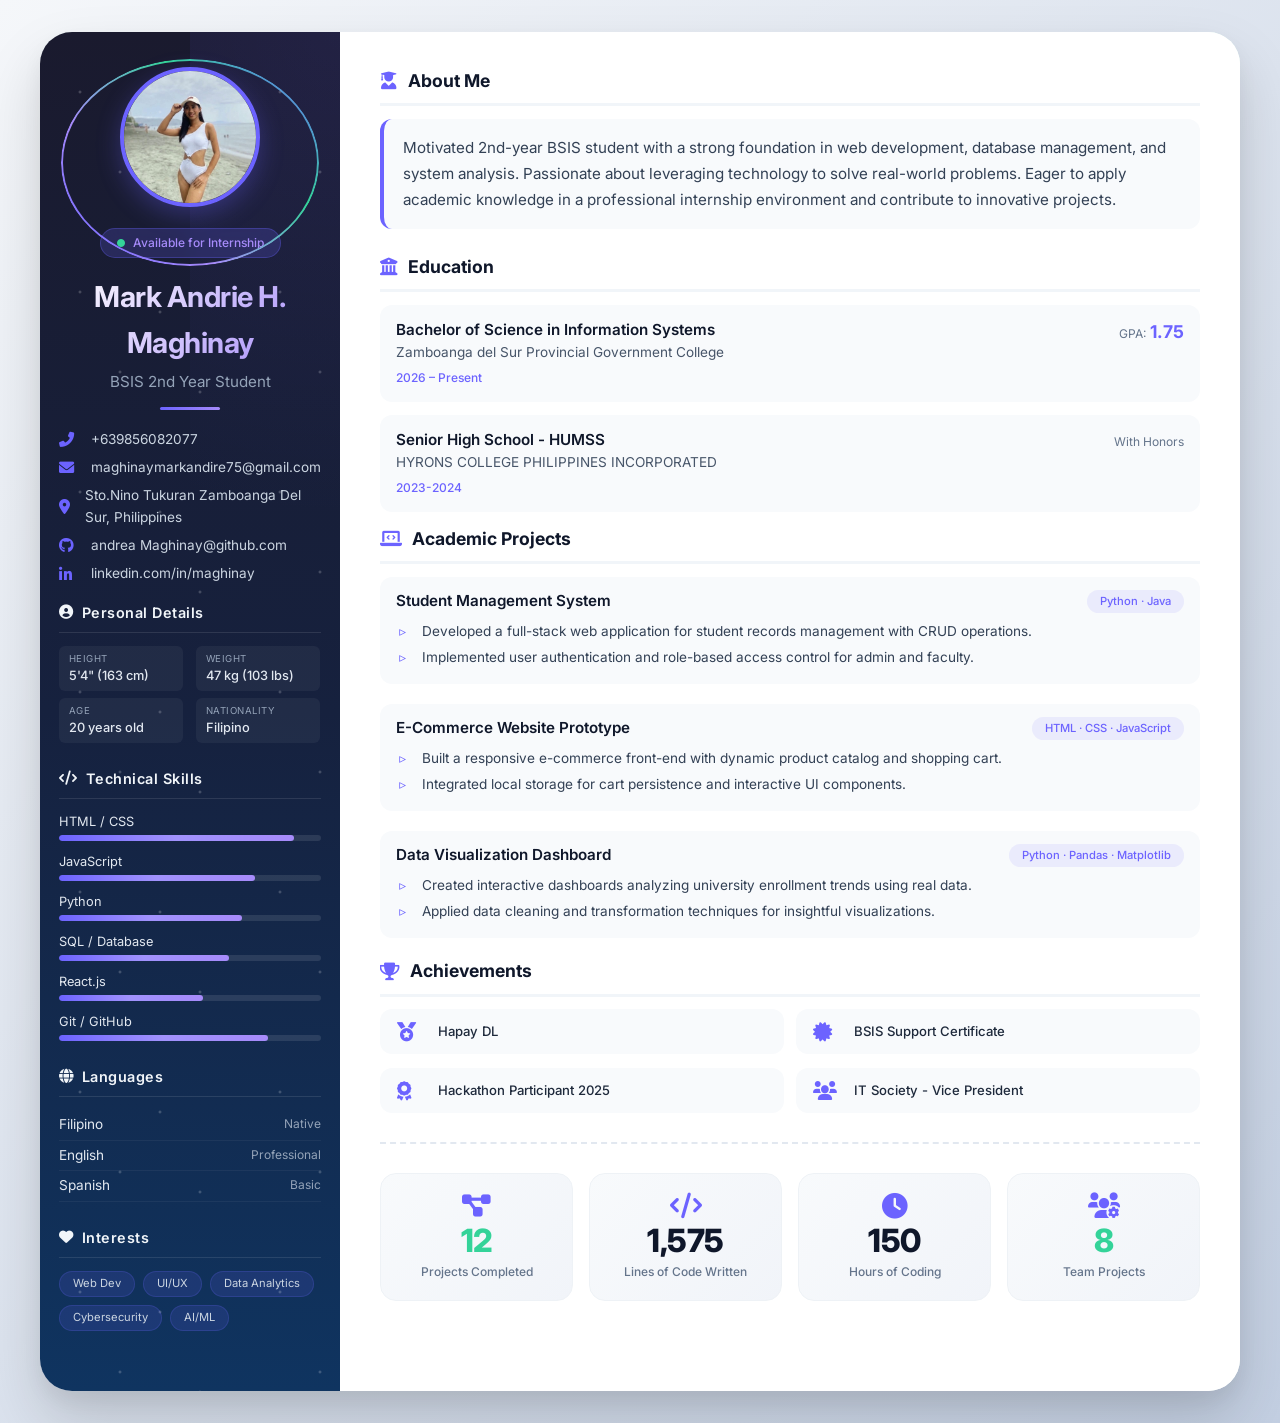
==== resume.dashboard.html @ 5b0cfa4a "Add files via upload" ====
<!DOCTYPE html>
<html lang="en">
<head>
    <meta charset="UTF-8" />
    <meta name="viewport" content="width=device-width, initial-scale=1.0" />
    <title>Andrea Resume - 100x Enhanced</title>
    <!-- Font Awesome -->
    <link rel="stylesheet" href="https://cdnjs.cloudflare.com/ajax/libs/font-awesome/6.0.0-beta3/css/all.min.css" />
    <!-- Google Fonts -->
    <link href="https://fonts.googleapis.com/css2?family=Inter:wght@300;400;500;600;700;800&display=swap" rel="stylesheet" />
    <link rel="stylesheet" href="andrea.css" />
</head>
<body>
    <div class="resume-wrapper">
        <!-- ===== SIDEBAR ===== -->
        <aside class="sidebar">
            <div class="avatar">
                <img src="index.jpg" alt="Profile Picture" />
                <div class="status-badge">
                    <i class="fas fa-circle"></i> Available for Internship
                </div>
            </div>
            <div class="sidebar-content">
                <h1>Mark Andrie H. Maghinay</h1>
                <p class="tagline">BSIS 2nd Year Student</p>
                <div class="divider"></div>
                
                <div class="contact-info">
                    <p><i class="fas fa-phone-alt"></i> +639856082077</p>
                    <p><i class="fas fa-envelope"></i> maghinaymarkandire75@gmail.com</p>
                    <p><i class="fas fa-map-marker-alt"></i> Sto.Nino Tukuran Zamboanga Del Sur, Philippines</p>
                    <p><i class="fab fa-github"></i> andrea Maghinay@github.com</p>
                    <p><i class="fab fa-linkedin-in"></i> linkedin.com/in/maghinay</p>
                </div>

                <!-- New Personal Details Section -->
                <div class="personal-details">
                    <h3><i class="fas fa-user-circle"></i> Personal Details</h3>
                    <div class="detail-grid">
                        <div class="detail-item">
                            <span class="detail-label">Height</span>
                            <span class="detail-value">5'4" (163 cm)</span>
                        </div>
                        <div class="detail-item">
                            <span class="detail-label">Weight</span>
                            <span class="detail-value">47 kg (103 lbs)</span>
                        </div>
                        <div class="detail-item">
                            <span class="detail-label">Age</span>
                            <span class="detail-value">20 years old</span>
                        </div>
                        <div class="detail-item">
                            <span class="detail-label">Nationality</span>
                            <span class="detail-value">Filipino</span>
                        </div>
                    </div>
                </div>

                <div class="skills-section">
                    <h3><i class="fas fa-code"></i> Technical Skills</h3>
                    <div class="skill-item"><span>HTML / CSS</span><div class="skill-bar"><div style="width:90%"></div></div></div>
                    <div class="skill-item"><span>JavaScript</span><div class="skill-bar"><div style="width:75%"></div></div></div>
                    <div class="skill-item"><span>Python</span><div class="skill-bar"><div style="width:70%"></div></div></div>
                    <div class="skill-item"><span>SQL / Database</span><div class="skill-bar"><div style="width:65%"></div></div></div>
                    <div class="skill-item"><span>React.js</span><div class="skill-bar"><div style="width:55%"></div></div></div>
                    <div class="skill-item"><span>Git / GitHub</span><div class="skill-bar"><div style="width:80%"></div></div></div>
                </div>

                <div class="languages">
                    <h3><i class="fas fa-globe"></i> Languages</h3>
                    <p><span>Filipino</span> <span class="level">Native</span></p>
                    <p><span>English</span> <span class="level">Professional</span></p>
                    <p><span>Spanish</span> <span class="level">Basic</span></p>
                </div>

                <div class="interests">
                    <h3><i class="fas fa-heart"></i> Interests</h3>
                    <div class="interest-tags">
                        <span>Web Dev</span>
                        <span>UI/UX</span>
                        <span>Data Analytics</span>
                        <span>Cybersecurity</span>
                        <span>AI/ML</span>
                    </div>
                </div>
            </div>
        </aside>

        <!-- ===== MAIN CONTENT ===== -->
        <main class="main-content">
            <!-- Profile -->
            <section class="profile">
                <h2><i class="fas fa-user-graduate"></i> About Me</h2>
                <p>Motivated 2nd-year BSIS student with a strong foundation in web development, database management, and system analysis. Passionate about leveraging technology to solve real-world problems. Eager to apply academic knowledge in a professional internship environment and contribute to innovative projects.</p>
            </section>

            <!-- Education -->
            <section class="education">
                <h2><i class="fas fa-university"></i> Education</h2>
                <div class="edu-item">
                    <div>
                        <h3>Bachelor of Science in Information Systems</h3>
                        <span class="school">Zamboanga del Sur Provincial Government College</span>
                        <span class="year">2026 – Present</span>
                    </div>
                    <div class="gpa">
                        <span class="gpa-label">GPA:</span>
                        <span class="gpa-value">1.75</span>
                    </div>
                </div>
                <div class="edu-item">
                    <div>
                        <h3>Senior High School - HUMSS</h3>
                        <span class="school">HYRONS COLLEGE PHILIPPINES INCORPORATED</span>
                        <span class="year">2023-2024</span>
                    </div>
                    <div class="gpa">
                        <span class="gpa-label">With Honors</span>
                    </div>
                </div>
            </section>

            <!-- Academic Projects -->
            <section class="projects">
                <h2><i class="fas fa-laptop-code"></i> Academic Projects</h2>
                <div class="project-item">
                    <div class="project-header">
                        <h3>Student Management System</h3>
                        <span class="project-tech">Python · Java</span>
                    </div>
                    <ul>
                        <li>Developed a full-stack web application for student records management with CRUD operations.</li>
                        <li>Implemented user authentication and role-based access control for admin and faculty.</li>
                    </ul>
                </div>
                <div class="project-item">
                    <div class="project-header">
                        <h3>E-Commerce Website Prototype</h3>
                        <span class="project-tech">HTML · CSS · JavaScript</span>
                    </div>
                    <ul>
                        <li>Built a responsive e-commerce front-end with dynamic product catalog and shopping cart.</li>
                        <li>Integrated local storage for cart persistence and interactive UI components.</li>
                    </ul>
                </div>
                <div class="project-item">
                    <div class="project-header">
                        <h3>Data Visualization Dashboard</h3>
                        <span class="project-tech">Python · Pandas · Matplotlib</span>
                    </div>
                    <ul>
                        <li>Created interactive dashboards analyzing university enrollment trends using real data.</li>
                        <li>Applied data cleaning and transformation techniques for insightful visualizations.</li>
                    </ul>
                </div>
            </section>

            <!-- Achievements & Certifications -->
            <section class="achievements">
                <h2><i class="fas fa-trophy"></i> Achievements</h2>
                <div class="achievement-grid">
                    <div class="achievement-card">
                        <i class="fas fa-medal"></i>
                        <span>Hapay DL</span>
                    </div>
                    <div class="achievement-card">
                        <i class="fas fa-certificate"></i>
                        <span>BSIS Support Certificate</span>
                    </div>
                    <div class="achievement-card">
                        <i class="fas fa-award"></i>
                        <span>Hackathon Participant 2025</span>
                    </div>
                    <div class="achievement-card">
                        <i class="fas fa-users"></i>
                        <span>IT Society - Vice President</span>
                    </div>
                </div>
            </section>

            <!-- Interactive Stats -->
            <div class="stats-100x">
                <div class="stat-card">
                    <i class="fas fa-project-diagram"></i>
                    <span class="stat-number" data-target="12">0</span>
                    <span class="stat-label">Projects Completed</span>
                </div>
                <div class="stat-card">
                    <i class="fas fa-code"></i>
                    <span class="stat-number" data-target="5000">0</span>
                    <span class="stat-label">Lines of Code Written</span>
                </div>
                <div class="stat-card">
                    <i class="fas fa-clock"></i>
                    <span class="stat-number" data-target="450">0</span>
                    <span class="stat-label">Hours of Coding</span>
                </div>
                <div class="stat-card">
                    <i class="fas fa-users-cog"></i>
                    <span class="stat-number" data-target="8">0</span>
                    <span class="stat-label">Team Projects</span>
                </div>
            </div>
        </main>
    </div>

    <!-- JavaScript -->
    <script src="andrea.js"></script>
</body>
</html>
---- andrea.css ----
/* style.css – Enhanced BSIS Student Resume with 100x Animations */

/* ---------- RESET & BASE ---------- */
* {
    margin: 0;
    padding: 0;
    box-sizing: border-box;
}

body {
    font-family: 'Inter', 'Segoe UI', system-ui, sans-serif;
    background: linear-gradient(135deg, #f5f7fa 0%, #c3cfe2 100%);
    display: flex;
    justify-content: center;
    align-items: center;
    min-height: 100vh;
    padding: 2rem 1rem;
    line-height: 1.6;
    color: #1e293b;
    overflow-x: hidden;
}

/* ---------- RESUME WRAPPER ---------- */
.resume-wrapper {
    max-width: 1200px;
    width: 100%;
    background: #ffffff;
    border-radius: 32px;
    box-shadow: 0 30px 60px rgba(0, 0, 0, 0.15), 0 10px 20px rgba(0, 0, 0, 0.05);
    display: grid;
    grid-template-columns: 300px 1fr;
    overflow: hidden;
    transition: all 0.3s ease;
    animation: fadeIn 0.8s ease-out, floatWrapper 6s ease-in-out infinite;
    position: relative;
}

@keyframes fadeIn {
    from { opacity: 0; transform: translateY(20px) scale(0.95); }
    to { opacity: 1; transform: translateY(0) scale(1); }
}

@keyframes floatWrapper {
    0%, 100% { transform: translateY(0px); }
    50% { transform: translateY(-8px); }
}

.resume-wrapper::before {
    content: '';
    position: absolute;
    top: -2px;
    left: -2px;
    right: -2px;
    bottom: -2px;
    background: linear-gradient(45deg, #6C63FF, #a78bfa, #34d399, #6C63FF);
    background-size: 400% 400%;
    border-radius: 34px;
    z-index: -1;
    animation: borderGlow 6s ease infinite;
    opacity: 0.3;
}

@keyframes borderGlow {
    0% { background-position: 0% 50%; opacity: 0.3; }
    50% { background-position: 100% 50%; opacity: 0.6; }
    100% { background-position: 0% 50%; opacity: 0.3; }
}

/* ---------- SIDEBAR ---------- */
.sidebar {
    background: linear-gradient(180deg, #1a1a2e 0%, #16213e 50%, #0f3460 100%);
    color: #e2e8f0;
    padding: 2.2rem 1.8rem;
    display: flex;
    flex-direction: column;
    align-items: center;
    text-align: center;
    position: relative;
    overflow: hidden;
    animation: sidebarSlide 1s ease-out;
}

@keyframes sidebarSlide {
    from { transform: translateX(-100px); opacity: 0; }
    to { transform: translateX(0); opacity: 1; }
}

.sidebar::before {
    content: '';
    position: absolute;
    top: -50%;
    right: -50%;
    width: 100%;
    height: 100%;
    background: radial-gradient(circle, rgba(108, 99, 255, 0.1) 0%, transparent 70%);
    pointer-events: none;
    animation: pulseBackground 4s ease-in-out infinite;
}

@keyframes pulseBackground {
    0%, 100% { transform: scale(1); opacity: 0.5; }
    50% { transform: scale(1.5); opacity: 1; }
}

/* Floating particles in sidebar */
.sidebar::after {
    content: '';
    position: absolute;
    top: 0;
    left: 0;
    right: 0;
    bottom: 0;
    background-image: 
        radial-gradient(2px 2px at 20% 30%, rgba(255,255,255,0.3), transparent),
        radial-gradient(2px 2px at 40% 70%, rgba(255,255,255,0.3), transparent),
        radial-gradient(2px 2px at 60% 40%, rgba(255,255,255,0.3), transparent),
        radial-gradient(2px 2px at 80% 80%, rgba(255,255,255,0.3), transparent);
    background-size: 200px 200px;
    background-repeat: repeat;
    animation: particleFloat 20s linear infinite;
    pointer-events: none;
}

@keyframes particleFloat {
    0% { transform: translateY(0px) rotate(0deg); }
    100% { transform: translateY(-200px) rotate(360deg); }
}

.avatar {
    position: relative;
    margin-bottom: 1rem;
    animation: avatarFloat 4s ease-in-out infinite;
}

@keyframes avatarFloat {
    0%, 100% { transform: translateY(0px); }
    50% { transform: translateY(-10px); }
}

.avatar img {
    width: 140px;
    height: 140px;
    border-radius: 50%;
    border: 4px solid #6C63FF;
    object-fit: cover;
    box-shadow: 0 8px 25px rgba(108, 99, 255, 0.3);
    transition: transform 0.3s ease, box-shadow 0.3s ease;
    animation: avatarGlow 3s ease-in-out infinite;
}

@keyframes avatarGlow {
    0%, 100% { box-shadow: 0 8px 25px rgba(108, 99, 255, 0.3); }
    50% { box-shadow: 0 8px 50px rgba(108, 99, 255, 0.6); }
}

.avatar img:hover {
    transform: scale(1.1) rotate(5deg);
    box-shadow: 0 10px 40px rgba(108, 99, 255, 0.5);
}

.avatar::after {
    content: '';
    position: absolute;
    top: -8px;
    left: -8px;
    right: -8px;
    bottom: -8px;
    border-radius: 50%;
    border: 2px solid transparent;
    background: linear-gradient(45deg, #6C63FF, #a78bfa, #34d399, #6C63FF) border-box;
    -webkit-mask: linear-gradient(#fff 0 0) padding-box, linear-gradient(#fff 0 0);
    -webkit-mask-composite: xor;
    mask-composite: exclude;
    animation: spinBorder 4s linear infinite;
}

@keyframes spinBorder {
    0% { transform: rotate(0deg); }
    100% { transform: rotate(360deg); }
}

.status-badge {
    display: inline-flex;
    align-items: center;
    gap: 0.5rem;
    background: rgba(108, 99, 255, 0.2);
    backdrop-filter: blur(10px);
    border: 1px solid rgba(108, 99, 255, 0.3);
    padding: 0.3rem 1rem;
    border-radius: 50px;
    font-size: 0.75rem;
    margin-top: 0.8rem;
    font-weight: 500;
    color: #a78bfa;
    animation: badgePulse 2s ease-in-out infinite;
}

@keyframes badgePulse {
    0%, 100% { transform: scale(1); }
    50% { transform: scale(1.05); }
}

.status-badge i {
    font-size: 0.5rem;
    color: #34d399;
    animation: pulse 2s infinite;
}

@keyframes pulse {
    0%, 100% { opacity: 1; transform: scale(1); }
    50% { opacity: 0.3; transform: scale(0.8); }
}

.sidebar h1 {
    font-size: 1.8rem;
    font-weight: 700;
    letter-spacing: -0.5px;
    color: #fff;
    margin-bottom: 0.2rem;
    background: linear-gradient(135deg, #fff 0%, #a78bfa 100%);
    -webkit-background-clip: text;
    -webkit-text-fill-color: transparent;
    background-clip: text;
    animation: textShimmer 3s ease-in-out infinite;
}

@keyframes textShimmer {
    0%, 100% { background-position: 0% 50%; }
    50% { background-position: 100% 50%; }
}

.tagline {
    font-size: 0.95rem;
    color: #94a3b8;
    font-weight: 400;
    margin-bottom: 0.5rem;
    animation: taglineSlide 1s ease-out 0.5s both;
}

@keyframes taglineSlide {
    from { transform: translateX(-20px); opacity: 0; }
    to { transform: translateX(0); opacity: 1; }
}

.divider {
    width: 60px;
    height: 3px;
    background: linear-gradient(90deg, #6C63FF, #a78bfa);
    margin: 0.8rem auto 1.2rem;
    border-radius: 4px;
    animation: dividerExpand 1.5s ease-out;
}

@keyframes dividerExpand {
    from { width: 0px; opacity: 0; }
    to { width: 60px; opacity: 1; }
}

.contact-info {
    width: 100%;
    text-align: left;
    font-size: 0.85rem;
    margin-bottom: 1rem;
}

.contact-info p {
    margin: 0.4rem 0;
    display: flex;
    align-items: center;
    gap: 0.7rem;
    color: #cbd5e1;
    transition: color 0.3s ease, transform 0.3s ease;
    animation: contactSlide 0.6s ease-out both;
}

.contact-info p:nth-child(1) { animation-delay: 0.1s; }
.contact-info p:nth-child(2) { animation-delay: 0.2s; }
.contact-info p:nth-child(3) { animation-delay: 0.3s; }
.contact-info p:nth-child(4) { animation-delay: 0.4s; }
.contact-info p:nth-child(5) { animation-delay: 0.5s; }

@keyframes contactSlide {
    from { transform: translateX(-30px); opacity: 0; }
    to { transform: translateX(0); opacity: 1; }
}

.contact-info p:hover {
    color: #a78bfa;
    transform: translateX(8px) scale(1.05);
}

.contact-info i {
    width: 20px;
    color: #6C63FF;
    font-size: 0.95rem;
    transition: transform 0.3s ease;
}

.contact-info p:hover i {
    transform: rotate(360deg) scale(1.2);
}

/* Personal Details */
.personal-details {
    width: 100%;
    text-align: left;
    margin-bottom: 1.5rem;
}

.personal-details h3 {
    font-size: 0.9rem;
    font-weight: 600;
    letter-spacing: 0.5px;
    color: #f1f5f9;
    border-bottom: 1px solid rgba(255, 255, 255, 0.1);
    padding-bottom: 0.5rem;
    margin-bottom: 0.8rem;
    display: flex;
    align-items: center;
    gap: 0.5rem;
}

.detail-grid {
    display: grid;
    grid-template-columns: 1fr 1fr;
    gap: 0.4rem 0.8rem;
}

.detail-item {
    display: flex;
    flex-direction: column;
    background: rgba(255, 255, 255, 0.05);
    padding: 0.3rem 0.6rem;
    border-radius: 6px;
    transition: all 0.3s ease;
    animation: detailPop 0.5s ease-out both;
}

.detail-item:nth-child(1) { animation-delay: 0.1s; }
.detail-item:nth-child(2) { animation-delay: 0.2s; }
.detail-item:nth-child(3) { animation-delay: 0.3s; }
.detail-item:nth-child(4) { animation-delay: 0.4s; }

@keyframes detailPop {
    from { transform: scale(0.8); opacity: 0; }
    to { transform: scale(1); opacity: 1; }
}

.detail-item:hover {
    background: rgba(108, 99, 255, 0.2);
    transform: scale(1.05);
    box-shadow: 0 4px 15px rgba(108, 99, 255, 0.2);
}

.detail-label {
    font-size: 0.6rem;
    text-transform: uppercase;
    letter-spacing: 0.5px;
    color: #94a3b8;
}

.detail-value {
    font-size: 0.8rem;
    font-weight: 500;
    color: #e2e8f0;
}

/* Skills */
.skills-section,
.languages,
.interests {
    width: 100%;
    text-align: left;
    margin-bottom: 1.5rem;
}

.skills-section h3,
.languages h3,
.interests h3 {
    font-size: 0.9rem;
    font-weight: 600;
    letter-spacing: 0.5px;
    color: #f1f5f9;
    border-bottom: 1px solid rgba(255, 255, 255, 0.1);
    padding-bottom: 0.5rem;
    margin-bottom: 0.8rem;
    display: flex;
    align-items: center;
    gap: 0.5rem;
}

.skill-item {
    margin-bottom: 0.7rem;
    animation: skillSlide 0.6s ease-out both;
}

.skill-item:nth-child(1) { animation-delay: 0.1s; }
.skill-item:nth-child(2) { animation-delay: 0.2s; }
.skill-item:nth-child(3) { animation-delay: 0.3s; }
.skill-item:nth-child(4) { animation-delay: 0.4s; }
.skill-item:nth-child(5) { animation-delay: 0.5s; }
.skill-item:nth-child(6) { animation-delay: 0.6s; }

@keyframes skillSlide {
    from { transform: translateX(-30px); opacity: 0; }
    to { transform: translateX(0); opacity: 1; }
}

.skill-item span {
    display: block;
    font-size: 0.8rem;
    font-weight: 400;
    color: #e2e8f0;
    margin-bottom: 0.15rem;
    transition: color 0.3s ease;
}

.skill-item:hover span {
    color: #a78bfa;
}

.skill-bar {
    width: 100%;
    height: 6px;
    background: rgba(255, 255, 255, 0.1);
    border-radius: 20px;
    overflow: hidden;
    position: relative;
}

.skill-bar div {
    height: 100%;
    background: linear-gradient(90deg, #6C63FF, #a78bfa);
    border-radius: 20px;
    transition: width 1.5s cubic-bezier(0.4, 0, 0.2, 1);
    position: relative;
    overflow: hidden;
}

.skill-bar div::after {
    content: '';
    position: absolute;
    top: 0;
    left: 0;
    right: 0;
    bottom: 0;
    background: linear-gradient(90deg, 
        transparent,
        rgba(255, 255, 255, 0.2),
        transparent
    );
    animation: shimmer 2s ease-in-out infinite;
}

@keyframes shimmer {
    0% { transform: translateX(-100%); }
    100% { transform: translateX(100%); }
}

/* Languages */
.languages p {
    display: flex;
    justify-content: space-between;
    font-size: 0.85rem;
    padding: 0.25rem 0;
    border-bottom: 1px solid rgba(255, 255, 255, 0.05);
    transition: all 0.3s ease;
    animation: languageSlide 0.6s ease-out both;
}

.languages p:nth-child(1) { animation-delay: 0.1s; }
.languages p:nth-child(2) { animation-delay: 0.2s; }
.languages p:nth-child(3) { animation-delay: 0.3s; }

@keyframes languageSlide {
    from { transform: translateX(-20px); opacity: 0; }
    to { transform: translateX(0); opacity: 1; }
}

.languages p:hover {
    background: rgba(108, 99, 255, 0.1);
    padding-left: 10px;
    border-radius: 4px;
}

.languages .level {
    color: #94a3b8;
    font-size: 0.75rem;
}

/* Interests */
.interest-tags {
    display: flex;
    flex-wrap: wrap;
    gap: 0.5rem;
    margin-top: 0.3rem;
}

.interest-tags span {
    background: rgba(108, 99, 255, 0.15);
    border: 1px solid rgba(108, 99, 255, 0.2);
    padding: 0.2rem 0.8rem;
    border-radius: 50px;
    font-size: 0.7rem;
    color: #cbd5e1;
    transition: all 0.3s ease;
    animation: tagPop 0.4s ease-out both;
    cursor: default;
}

.interest-tags span:nth-child(1) { animation-delay: 0.1s; }
.interest-tags span:nth-child(2) { animation-delay: 0.2s; }
.interest-tags span:nth-child(3) { animation-delay: 0.3s; }
.interest-tags span:nth-child(4) { animation-delay: 0.4s; }
.interest-tags span:nth-child(5) { animation-delay: 0.5s; }

@keyframes tagPop {
    from { transform: scale(0) rotate(-30deg); opacity: 0; }
    to { transform: scale(1) rotate(0deg); opacity: 1; }
}

.interest-tags span:hover {
    background: rgba(108, 99, 255, 0.4);
    transform: translateY(-5px) scale(1.1);
    box-shadow: 0 8px 20px rgba(108, 99, 255, 0.3);
    border-color: #6C63FF;
}

/* ---------- MAIN CONTENT ---------- */
.main-content {
    padding: 2.2rem 2.5rem 2.5rem 2.5rem;
    background: #ffffff;
    animation: mainSlide 0.8s ease-out;
}

@keyframes mainSlide {
    from { transform: translateX(50px); opacity: 0; }
    to { transform: translateX(0); opacity: 1; }
}

.main-content h2 {
    font-size: 1.1rem;
    font-weight: 700;
    color: #0f172a;
    margin-bottom: 0.8rem;
    display: flex;
    align-items: center;
    gap: 0.6rem;
    border-bottom: 3px solid #f1f5f9;
    padding-bottom: 0.5rem;
    position: relative;
    overflow: hidden;
}

.main-content h2::after {
    content: '';
    position: absolute;
    bottom: -3px;
    left: 0;
    width: 100%;
    height: 3px;
    background: linear-gradient(90deg, #6C63FF, #a78bfa);
    animation: h2Underline 2s ease-in-out infinite;
}

@keyframes h2Underline {
    0%, 100% { transform: translateX(-100%); }
    50% { transform: translateX(0%); }
}

.main-content h2 i {
    color: #6C63FF;
    font-size: 1.1rem;
    animation: iconRotate 4s linear infinite;
}

@keyframes iconRotate {
    0% { transform: rotate(0deg); }
    100% { transform: rotate(360deg); }
}

/* Profile */
.profile p {
    color: #334155;
    margin-bottom: 1.5rem;
    font-size: 0.95rem;
    line-height: 1.7;
    padding: 1rem 1.2rem;
    background: #f8fafc;
    border-radius: 12px;
    border-left: 4px solid #6C63FF;
    transition: all 0.3s ease;
    animation: profileGlow 3s ease-in-out infinite;
}

@keyframes profileGlow {
    0%, 100% { box-shadow: 0 0 0 0 rgba(108, 99, 255, 0); }
    50% { box-shadow: 0 0 20px 5px rgba(108, 99, 255, 0.1); }
}

.profile p:hover {
    transform: translateX(10px) scale(1.02);
    background: #f1f4f9;
    border-left-color: #a78bfa;
    box-shadow: 0 8px 25px rgba(108, 99, 255, 0.15);
}

/* Education */
.edu-item {
    display: flex;
    justify-content: space-between;
    align-items: flex-start;
    flex-wrap: wrap;
    padding: 0.8rem 1rem;
    background: #f8fafc;
    border-radius: 12px;
    margin-bottom: 0.8rem;
    transition: all 0.3s ease;
    animation: eduSlide 0.6s ease-out both;
}

.edu-item:nth-child(1) { animation-delay: 0.1s; }
.edu-item:nth-child(2) { animation-delay: 0.2s; }

@keyframes eduSlide {
    from { transform: translateY(20px) scale(0.95); opacity: 0; }
    to { transform: translateY(0) scale(1); opacity: 1; }
}

.edu-item:hover {
    background: #f1f4f9;
    transform: translateX(10px) scale(1.02);
    box-shadow: 0 8px 20px rgba(108, 99, 255, 0.1);
}

.edu-item h3 {
    font-size: 0.95rem;
    font-weight: 600;
    color: #0f172a;
    margin: 0;
}

.school {
    font-size: 0.85rem;
    color: #475569;
    display: block;
}

.year {
    font-size: 0.75rem;
    color: #6C63FF;
    font-weight: 500;
}

.gpa {
    text-align: right;
}

.gpa-label {
    font-size: 0.75rem;
    color: #64748b;
}

.gpa-value {
    font-size: 1.1rem;
    font-weight: 700;
    color: #6C63FF;
    animation: gpaPulse 2s ease-in-out infinite;
}

@keyframes gpaPulse {
    0%, 100% { transform: scale(1); }
    50% { transform: scale(1.2); }
}

/* Projects */
.project-item {
    margin-bottom: 1.2rem;
    padding: 0.8rem 1rem;
    background: #f8fafc;
    border-radius: 12px;
    transition: all 0.3s ease;
    animation: projectSlide 0.6s ease-out both;
    position: relative;
    overflow: hidden;
}

.project-item:nth-child(1) { animation-delay: 0.1s; }
.project-item:nth-child(2) { animation-delay: 0.2s; }
.project-item:nth-child(3) { animation-delay: 0.3s; }

@keyframes projectSlide {
    from { transform: translateX(-30px); opacity: 0; }
    to { transform: translateX(0); opacity: 1; }
}

.project-item::before {
    content: '';
    position: absolute;
    top: 0;
    left: 0;
    width: 4px;
    height: 100%;
    background: linear-gradient(180deg, #6C63FF, #a78bfa);
    transform: scaleY(0);
    transition: transform 0.3s ease;
}

.project-item:hover::before {
    transform: scaleY(1);
}

.project-item:hover {
    background: #f1f4f9;
    transform: translateX(10px) scale(1.02);
    box-shadow: 0 8px 25px rgba(108, 99, 255, 0.1);
}

.project-header {
    display: flex;
    justify-content: space-between;
    align-items: center;
    flex-wrap: wrap;
    margin-bottom: 0.3rem;
}

.project-header h3 {
    font-size: 0.95rem;
    font-weight: 600;
    color: #0f172a;
    margin: 0;
}

.project-tech {
    font-size: 0.7rem;
    color: #6C63FF;
    background: rgba(108, 99, 255, 0.1);
    padding: 0.15rem 0.8rem;
    border-radius: 50px;
    font-weight: 500;
    transition: all 0.3s ease;
}

.project-item:hover .project-tech {
    background: rgba(108, 99, 255, 0.2);
    transform: scale(1.1);
}

.project-item ul {
    list-style: none;
    padding-left: 0.2rem;
    margin-top: 0.2rem;
}

.project-item ul li {
    font-size: 0.85rem;
    color: #334155;
    padding: 0.15rem 0 0.15rem 1.4rem;
    position: relative;
    transition: all 0.3s ease;
}

.project-item ul li::before {
    content: "▹";
    position: absolute;
    left: 0;
    color: #6C63FF;
    font-weight: bold;
    transition: transform 0.3s ease;
}

.project-item:hover ul li::before {
    transform: translateX(5px);
}

.project-item ul li:hover {
    color: #6C63FF;
    transform: translateX(5px);
}

/* Achievements */
.achievement-grid {
    display: grid;
    grid-template-columns: repeat(2, 1fr);
    gap: 0.8rem;
    margin-top: 0.5rem;
}

.achievement-card {
    display: flex;
    align-items: center;
    gap: 0.7rem;
    padding: 0.7rem 1rem;
    background: #f8fafc;
    border-radius: 12px;
    transition: all 0.3s ease;
    border: 1px solid transparent;
    animation: achievementPop 0.6s ease-out both;
}

.achievement-card:nth-child(1) { animation-delay: 0.1s; }
.achievement-card:nth-child(2) { animation-delay: 0.2s; }
.achievement-card:nth-child(3) { animation-delay: 0.3s; }
.achievement-card:nth-child(4) { animation-delay: 0.4s; }

@keyframes achievementPop {
    from { transform: scale(0.8) rotate(-5deg); opacity: 0; }
    to { transform: scale(1) rotate(0deg); opacity: 1; }
}

.achievement-card:hover {
    background: #f1f4f9;
    border-color: #6C63FF;
    transform: translateY(-5px) scale(1.05);
    box-shadow: 0 8px 25px rgba(108, 99, 255, 0.15);
}

.achievement-card i {
    font-size: 1.2rem;
    color: #6C63FF;
    width: 30px;
    transition: transform 0.3s ease;
}

.achievement-card:hover i {
    transform: rotate(360deg) scale(1.2);
}

.achievement-card span {
    font-size: 0.82rem;
    font-weight: 500;
    color: #1e293b;
}

/* Stats */
.stats-100x {
    display: grid;
    grid-template-columns: repeat(4, 1fr);
    gap: 1rem;
    margin-top: 1.8rem;
    padding-top: 1.8rem;
    border-top: 2px dashed #e2e8f0;
}

.stat-card {
    background: linear-gradient(135deg, #f8fafc 0%, #f1f4f9 100%);
    border-radius: 16px;
    padding: 1.2rem 0.5rem;
    text-align: center;
    transition: all 0.3s ease;
    border: 1px solid #eef2f6;
    position: relative;
    overflow: hidden;
    animation: statSlide 0.6s ease-out both;
    cursor: default;
}

.stat-card:nth-child(1) { animation-delay: 0.1s; }
.stat-card:nth-child(2) { animation-delay: 0.2s; }
.stat-card:nth-child(3) { animation-delay: 0.3s; }
.stat-card:nth-child(4) { animation-delay: 0.4s; }

@keyframes statSlide {
    from { transform: translateY(30px) scale(0.9); opacity: 0; }
    to { transform: translateY(0) scale(1); opacity: 1; }
}

.stat-card::before {
    content: '';
    position: absolute;
    top: 0;
    left: 0;
    right: 0;
    height: 3px;
    background: linear-gradient(90deg, #6C63FF, #a78bfa);
    transform: scaleX(0);
    transition: transform 0.3s ease;
}

.stat-card:hover::before {
    transform: scaleX(1);
}

.stat-card:hover {
    transform: translateY(-10px) scale(1.05);
    box-shadow: 0 15px 35px -10px rgba(108, 99, 255, 0.3);
    border-color: #6C63FF;
}

.stat-card i {
    font-size: 1.6rem;
    color: #6C63FF;
    display: block;
    margin-bottom: 0.2rem;
    transition: transform 0.3s ease;
}

.stat-card:hover i {
    transform: scale(1.3) rotate(360deg);
}

.stat-number {
    display: block;
    font-size: 2rem;
    font-weight: 800;
    color: #0f172a;
    line-height: 1.2;
    letter-spacing: -0.5px;
    transition: color 0.3s ease;
}

.stat-card:hover .stat-number {
    color: #6C63FF;
}

.stat-label {
    font-size: 0.75rem;
    color: #64748b;
    font-weight: 500;
    display: block;
    margin-top: 0.1rem;
}

/* Confetti burst effect on hover */
.stat-card::after {
    content: '✨';
    position: absolute;
    font-size: 2rem;
    opacity: 0;
    transition: all 0.5s ease;
}

.stat-card:hover::after {
    opacity: 1;
    transform: translate(-20px, -30px) rotate(180deg);
}

/* ---------- RESPONSIVE ---------- */
@media (max-width: 900px) {
    .resume-wrapper {
        grid-template-columns: 1fr;
        border-radius: 24px;
    }

    .sidebar {
        padding: 1.8rem 1.5rem;
    }

    .avatar img {
        width: 120px;
        height: 120px;
    }

    .stats-100x {
        grid-template-columns: repeat(2, 1fr);
    }

    .achievement-grid {
        grid-template-columns: 1fr 1fr;
    }

    .detail-grid {
        grid-template-columns: 1fr 1fr;
    }
}

@media (max-width: 500px) {
    .main-content {
        padding: 1.5rem;
    }

    .stats-100x {
        grid-template-columns: 1fr 1fr;
        gap: 0.7rem;
    }

    .stat-number {
        font-size: 1.5rem;
    }

    .achievement-grid {
        grid-template-columns: 1fr;
    }

    .project-header {
        flex-direction: column;
        align-items: flex-start;
        gap: 0.3rem;
    }

    .detail-grid {
        grid-template-columns: 1fr 1fr;
    }
}
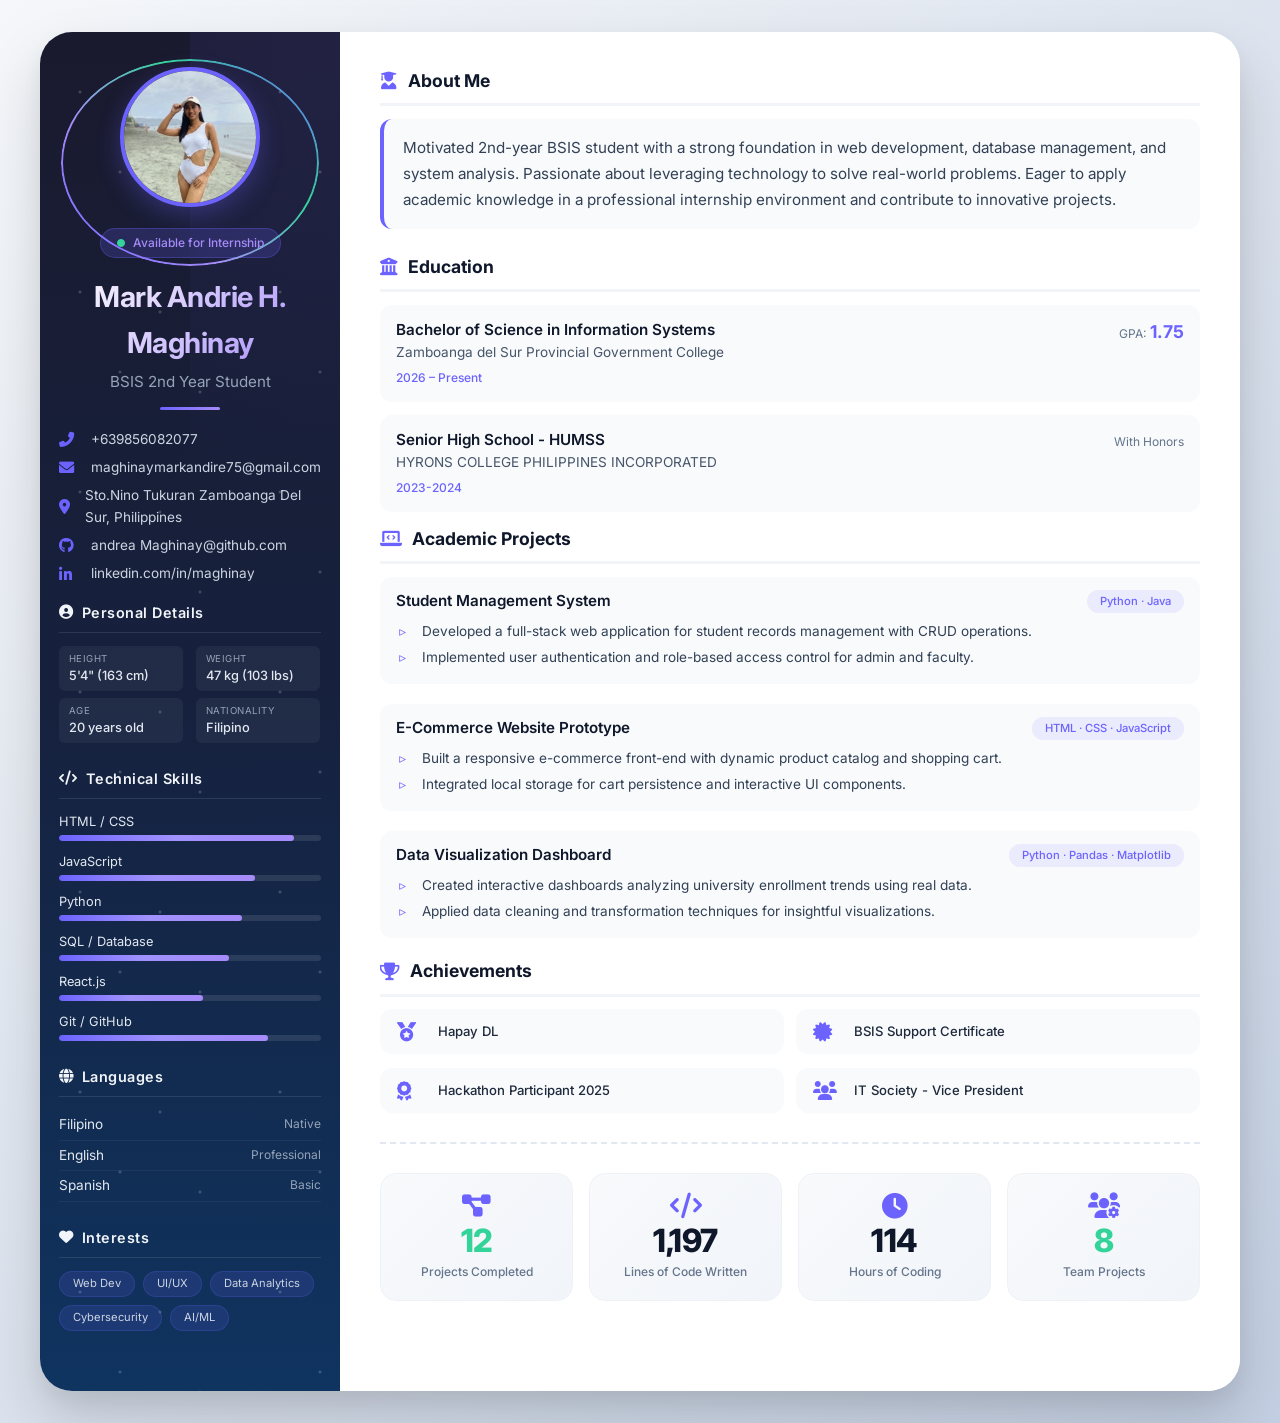
==== commit 14adbb6b: "Update resume.dashboard.html" ====
--- a/resume.dashboard.html
+++ b/resume.dashboard.html
@@ -3,7 +3,7 @@
 <head>
     <meta charset="UTF-8" />
     <meta name="viewport" content="width=device-width, initial-scale=1.0" />
-    <title>Andrea Resume - 100x Enhanced</title>
+    <title>Andrea Resume</title>
     <!-- Font Awesome -->
     <link rel="stylesheet" href="https://cdnjs.cloudflare.com/ajax/libs/font-awesome/6.0.0-beta3/css/all.min.css" />
     <!-- Google Fonts -->
@@ -207,4 +207,4 @@
     <!-- JavaScript -->
     <script src="andrea.js"></script>
 </body>
-</html>+</html>
